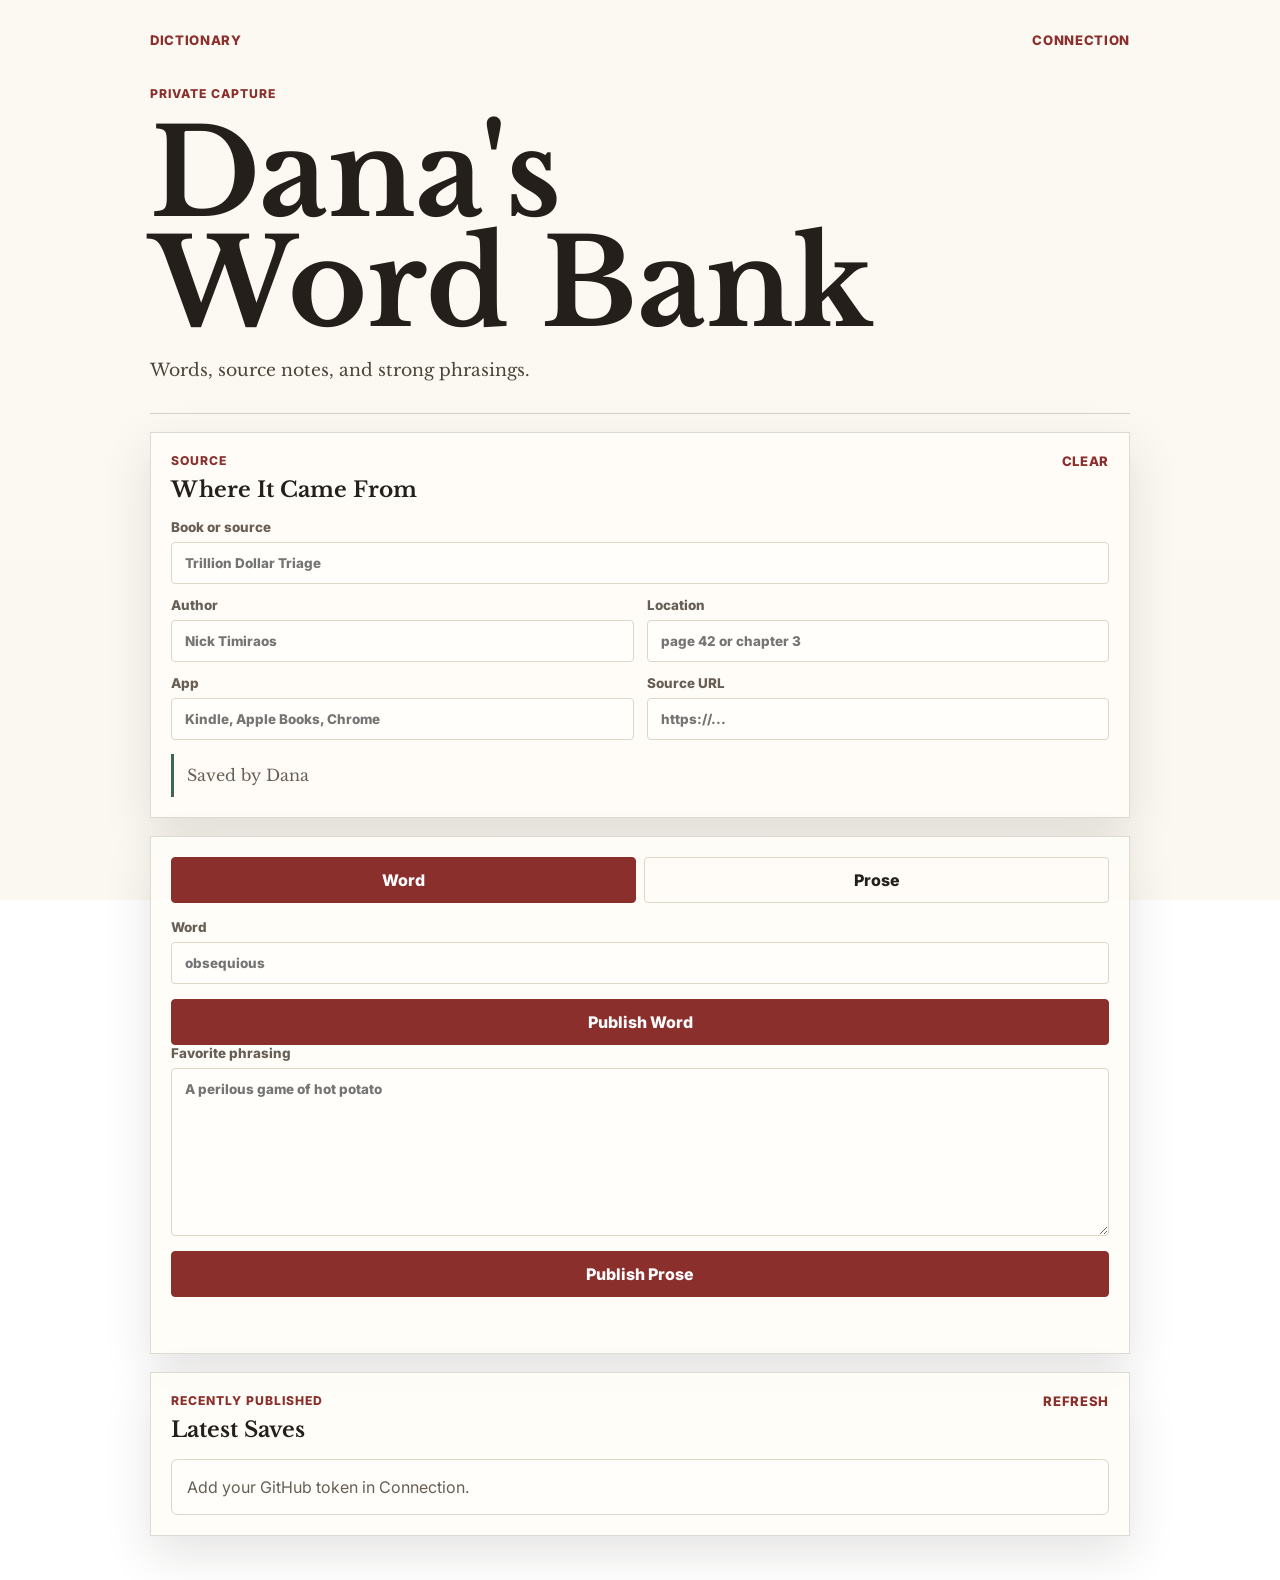
==== admin.html @ 44ffa4f0 "Add web capture desk" ====
<!doctype html>
<html lang="en">
  <head>
    <meta charset="UTF-8" />
    <meta name="viewport" content="width=device-width, initial-scale=1.0" />
    <title>Dana's Word Bank Capture</title>
    <link rel="icon" type="image/png" href="favicon.png" />
    <link rel="apple-touch-icon" href="favicon.png" />
    <link rel="manifest" href="admin.webmanifest" />
    <meta name="theme-color" content="#241f1a" />
    <meta name="apple-mobile-web-app-capable" content="yes" />
    <meta name="apple-mobile-web-app-status-bar-style" content="black-translucent" />
    <meta name="apple-mobile-web-app-title" content="Word Capture" />
    <link rel="preconnect" href="https://fonts.googleapis.com" />
    <link rel="preconnect" href="https://fonts.gstatic.com" crossorigin />
    <link
      href="https://fonts.googleapis.com/css2?family=Inter:wght@400;500;600;700;800&family=Libre+Baskerville:wght@400;700&display=swap"
      rel="stylesheet"
    />
    <link rel="stylesheet" href="admin.css" />
  </head>
  <body>
    <main class="capture-shell">
      <header class="capture-hero">
        <nav class="topline" aria-label="Capture navigation">
          <a href="index.html">Dictionary</a>
          <button id="settings-toggle" class="text-button" type="button">Connection</button>
        </nav>
        <p class="kicker">Private capture</p>
        <h1>Dana's Word Bank</h1>
        <p class="hero-copy">Words, source notes, and strong phrasings.</p>
      </header>

      <section id="settings-panel" class="settings-panel" aria-labelledby="settings-title" hidden>
        <div class="panel-heading">
          <div>
            <p class="eyebrow">GitHub publisher</p>
            <h2 id="settings-title">Connection</h2>
          </div>
          <button id="close-settings" class="text-button" type="button">Done</button>
        </div>
        <form id="settings-form" class="settings-grid">
          <label class="wide-field">
            Fine-grained token
            <input id="token" type="password" autocomplete="off" placeholder="github_pat_..." />
          </label>
          <label>
            Owner
            <input id="owner" autocomplete="off" />
          </label>
          <label>
            Repository
            <input id="repo" autocomplete="off" />
          </label>
          <label>
            Branch
            <input id="branch" autocomplete="off" />
          </label>
          <label>
            Words path
            <input id="words-path" autocomplete="off" />
          </label>
          <label>
            Prose path
            <input id="prose-path" autocomplete="off" />
          </label>
          <div class="button-row wide-field">
            <button class="primary-button" type="submit">Save Connection</button>
            <button id="test-connection" class="ghost-button" type="button">Test</button>
          </div>
        </form>
        <p id="settings-status" class="status-line" aria-live="polite"></p>
      </section>

      <section class="source-panel" aria-labelledby="source-title">
        <div class="panel-heading">
          <div>
            <p class="eyebrow">Source</p>
            <h2 id="source-title">Where It Came From</h2>
          </div>
          <button id="clear-source" class="text-button" type="button">Clear</button>
        </div>
        <div class="source-grid">
          <label class="wide-field">
            Book or source
            <input id="source-title-input" placeholder="Trillion Dollar Triage" autocomplete="off" />
          </label>
          <label>
            Author
            <input id="source-author" placeholder="Nick Timiraos" autocomplete="off" />
          </label>
          <label>
            Location
            <input id="source-location" placeholder="page 42 or chapter 3" autocomplete="off" />
          </label>
          <label>
            App
            <input id="source-app" placeholder="Kindle, Apple Books, Chrome" autocomplete="off" />
          </label>
          <label>
            Source URL
            <input id="source-url" type="url" placeholder="https://..." autocomplete="off" />
          </label>
        </div>
        <p id="source-preview" class="source-preview">Saved by Dana</p>
      </section>

      <section class="capture-panel" aria-label="Capture forms">
        <div class="tabs" role="tablist" aria-label="Capture type">
          <button id="word-tab" class="tab-button active" type="button" role="tab" aria-selected="true" aria-controls="word-form">
            Word
          </button>
          <button id="prose-tab" class="tab-button" type="button" role="tab" aria-selected="false" aria-controls="prose-form">
            Prose
          </button>
        </div>

        <form id="word-form" class="capture-form" role="tabpanel" aria-labelledby="word-tab">
          <label>
            Word
            <input id="word" placeholder="obsequious" autocomplete="off" />
          </label>
          <button class="primary-button" type="submit">Publish Word</button>
        </form>

        <form id="prose-form" class="capture-form" role="tabpanel" aria-labelledby="prose-tab" hidden>
          <label>
            Favorite phrasing
            <textarea id="prose-text" rows="7" placeholder="A perilous game of hot potato"></textarea>
          </label>
          <button class="primary-button" type="submit">Publish Prose</button>
        </form>

        <p id="publish-status" class="status-line" aria-live="polite"></p>
      </section>

      <section class="recent-panel" aria-labelledby="recent-title">
        <div class="panel-heading">
          <div>
            <p class="eyebrow">Recently published</p>
            <h2 id="recent-title">Latest Saves</h2>
          </div>
          <button id="refresh-recent" class="text-button" type="button">Refresh</button>
        </div>
        <div id="recent-list" class="recent-list" aria-live="polite"></div>
      </section>
    </main>

    <script type="module" src="admin.js"></script>
    <script>
      if ("serviceWorker" in navigator) {
        navigator.serviceWorker.register("/word-bank/sw.js");
      }
    </script>
  </body>
</html>
---- admin.css ----
:root {
  color-scheme: light;
  --ink: #241f1a;
  --muted: #675f56;
  --paper: #fbf8f1;
  --panel: #fffdf8;
  --line: #ded6c9;
  --accent: #8b2f2d;
  --accent-dark: #62201f;
  --green: #3e6655;
  --blue: #405f73;
  --plum: #5c405d;
  --shadow: 0 18px 45px rgba(45, 37, 28, 0.12);
  font-family: Inter, system-ui, sans-serif;
}

* {
  box-sizing: border-box;
}

body {
  margin: 0;
  min-height: 100vh;
  background:
    linear-gradient(rgba(251, 248, 241, 0.88), rgba(251, 248, 241, 0.96)),
    url("https://images.unsplash.com/photo-1455885666463-02e0a5addf3c?auto=format&fit=crop&w=1800&q=80");
  background-attachment: fixed;
  background-position: center;
  background-size: cover;
  color: var(--ink);
}

button,
input,
textarea {
  font: inherit;
}

button {
  cursor: pointer;
}

button:disabled,
input:disabled,
textarea:disabled {
  cursor: wait;
  opacity: 0.72;
}

.capture-shell {
  width: min(980px, calc(100% - 28px));
  margin: 0 auto;
  padding: 16px 0 44px;
}

.capture-hero {
  min-height: 28vh;
  display: grid;
  align-content: end;
  gap: 10px;
  padding: 16px 0 28px;
  border-bottom: 1px solid rgba(36, 31, 26, 0.18);
}

.topline {
  display: flex;
  align-items: center;
  justify-content: space-between;
  margin-bottom: 28px;
}

.topline a,
.text-button {
  border: 0;
  background: transparent;
  color: var(--accent);
  padding: 0;
  font-size: 0.82rem;
  font-weight: 800;
  letter-spacing: 0.05em;
  text-decoration: none;
  text-transform: uppercase;
}

.kicker,
.eyebrow {
  margin: 0 0 8px;
  color: var(--accent);
  font-size: 0.76rem;
  font-weight: 800;
  letter-spacing: 0.08em;
  text-transform: uppercase;
}

h1,
h2,
h3 {
  font-family: "Libre Baskerville", Georgia, serif;
  letter-spacing: 0;
}

h1 {
  max-width: 760px;
  margin: 0;
  font-size: clamp(3.3rem, 15vw, 7.5rem);
  line-height: 0.92;
}

h2 {
  margin: 0;
  font-size: 1.35rem;
}

h3 {
  margin: 4px 0 0;
  font-size: 1.08rem;
  line-height: 1.45;
}

.hero-copy {
  max-width: 560px;
  margin: 6px 0 0;
  color: #4c443b;
  font-family: "Libre Baskerville", Georgia, serif;
  font-size: 1.08rem;
  line-height: 1.7;
}

.settings-panel,
.source-panel,
.capture-panel,
.recent-panel {
  margin-top: 18px;
  border: 1px solid rgba(36, 31, 26, 0.15);
  background: rgba(255, 253, 248, 0.92);
  box-shadow: var(--shadow);
  padding: 20px;
}

.panel-heading {
  display: flex;
  align-items: start;
  justify-content: space-between;
  gap: 16px;
  margin-bottom: 16px;
}

.settings-grid,
.source-grid {
  display: grid;
  grid-template-columns: repeat(2, minmax(0, 1fr));
  gap: 13px;
}

.wide-field {
  grid-column: 1 / -1;
}

label {
  display: grid;
  gap: 7px;
  color: var(--muted);
  font-size: 0.84rem;
  font-weight: 800;
}

input,
textarea {
  width: 100%;
  border: 1px solid var(--line);
  border-radius: 4px;
  background: #fffefa;
  color: var(--ink);
  padding: 12px 13px;
  outline: none;
}

textarea {
  min-height: 168px;
  resize: vertical;
}

input:focus,
textarea:focus {
  border-color: var(--accent);
  box-shadow: 0 0 0 3px rgba(139, 47, 45, 0.13);
}

.source-preview {
  min-height: 42px;
  margin: 14px 0 0;
  border-left: 3px solid var(--green);
  color: var(--muted);
  font-family: "Libre Baskerville", Georgia, serif;
  line-height: 1.65;
  padding: 8px 0 8px 13px;
}

.tabs {
  display: grid;
  grid-template-columns: repeat(2, 1fr);
  gap: 8px;
  margin-bottom: 16px;
}

.tab-button,
.primary-button,
.ghost-button {
  min-height: 46px;
  border: 1px solid var(--line);
  border-radius: 4px;
  background: rgba(255, 253, 248, 0.82);
  color: var(--ink);
  font-weight: 800;
}

.tab-button.active,
.primary-button {
  border-color: var(--accent);
  background: var(--accent);
  color: white;
}

.ghost-button {
  color: var(--accent);
}

.capture-form {
  display: grid;
  gap: 15px;
}

.button-row {
  display: grid;
  grid-template-columns: 1fr auto;
  gap: 10px;
}

.status-line {
  min-height: 22px;
  margin: 14px 0 0;
  color: var(--green);
  font-size: 0.9rem;
  font-weight: 800;
  line-height: 1.45;
}

.recent-list {
  display: grid;
  grid-template-columns: repeat(auto-fit, minmax(220px, 1fr));
  gap: 12px;
}

.recent-item,
.empty-state {
  border: 1px solid var(--line);
  border-radius: 6px;
  background: #fffefa;
  padding: 15px;
}

.recent-item p {
  margin: 0;
  color: var(--blue);
  font-size: 0.72rem;
  font-weight: 800;
  letter-spacing: 0.08em;
  text-transform: uppercase;
}

.empty-state {
  margin: 0;
  color: var(--muted);
  line-height: 1.55;
}

@media (max-width: 700px) {
  .capture-shell {
    width: min(100% - 22px, 980px);
    padding-top: 10px;
  }

  .settings-grid,
  .source-grid,
  .button-row {
    grid-template-columns: 1fr;
  }

  .settings-panel,
  .source-panel,
  .capture-panel,
  .recent-panel {
    padding: 16px;
  }
}
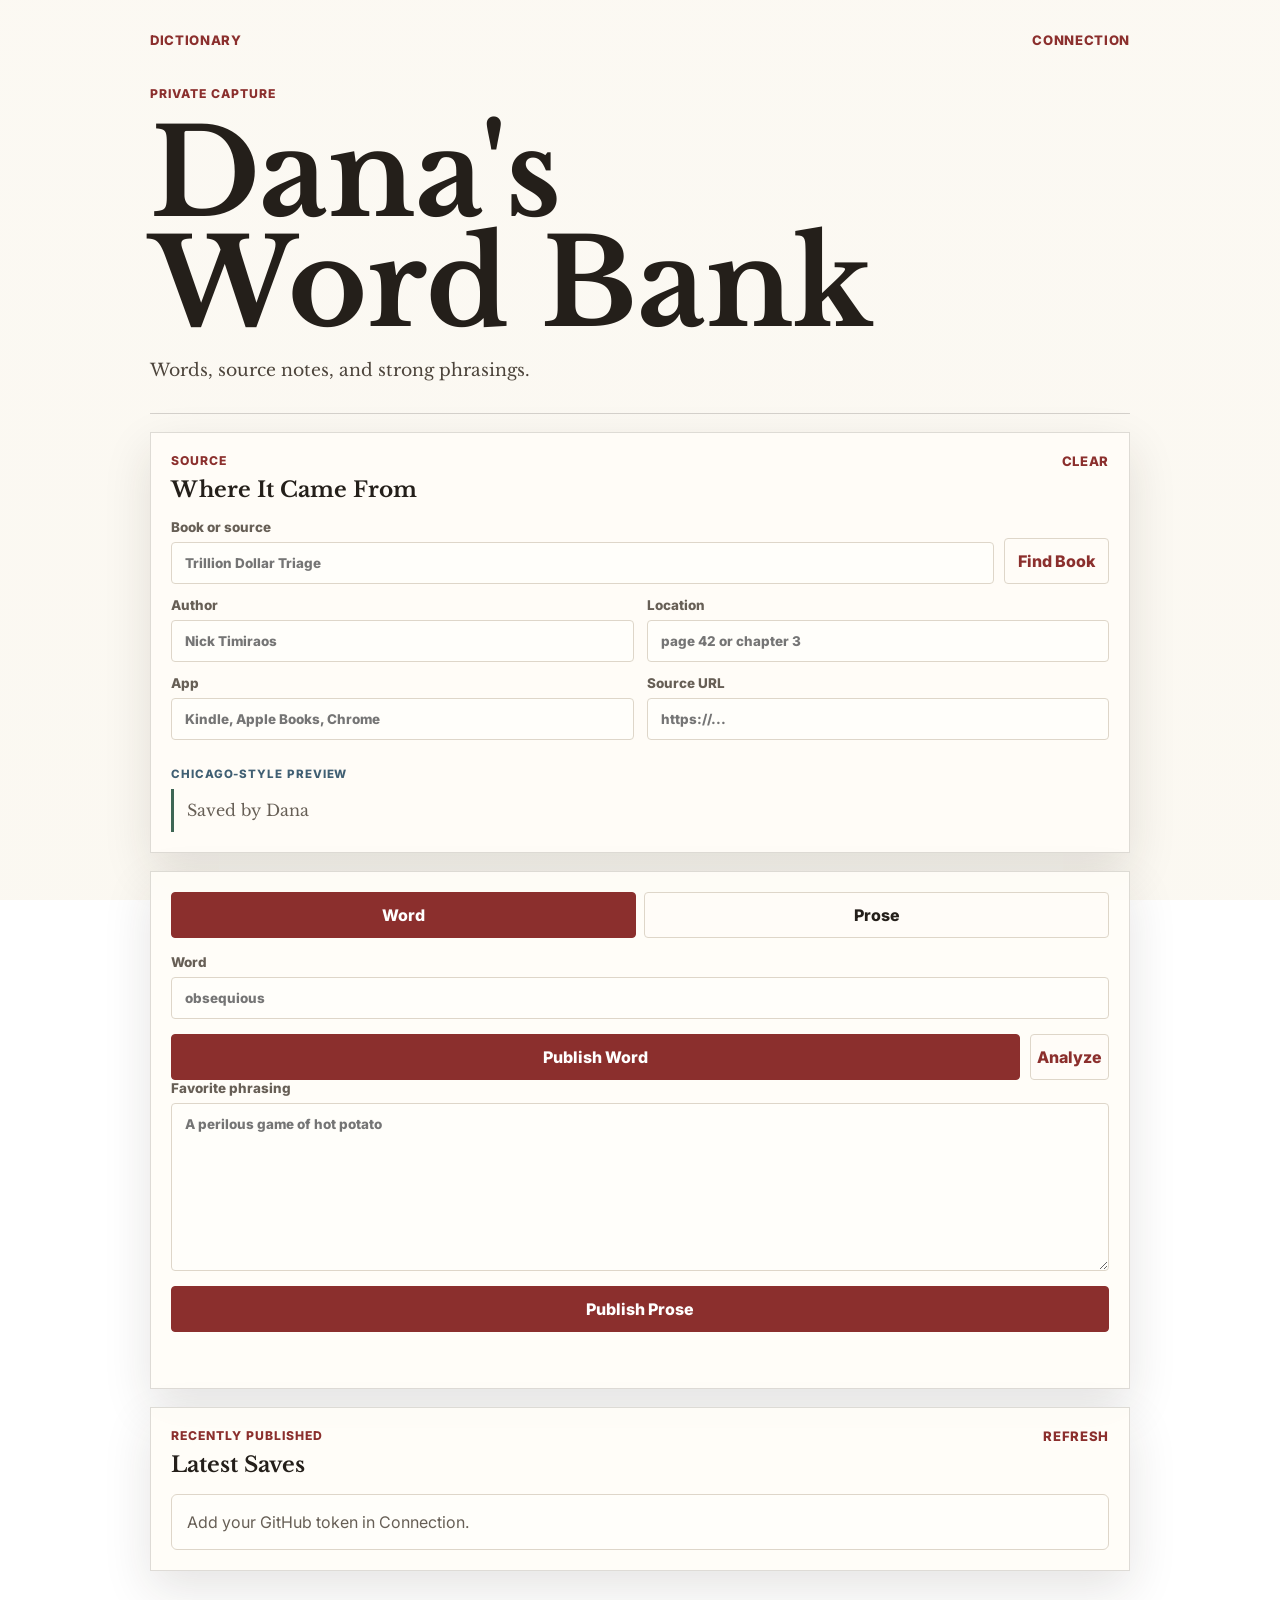
==== commit 4db8a67d: "Add smart capture features and app icon" ====
--- a/admin.html
+++ b/admin.html
@@ -5,7 +5,7 @@
     <meta name="viewport" content="width=device-width, initial-scale=1.0" />
     <title>Dana's Word Bank Capture</title>
     <link rel="icon" type="image/png" href="favicon.png" />
-    <link rel="apple-touch-icon" href="favicon.png" />
+    <link rel="apple-touch-icon" href="apple-touch-icon.png" />
     <link rel="manifest" href="admin.webmanifest" />
     <meta name="theme-color" content="#241f1a" />
     <meta name="apple-mobile-web-app-capable" content="yes" />
@@ -81,10 +81,13 @@
           <button id="clear-source" class="text-button" type="button">Clear</button>
         </div>
         <div class="source-grid">
-          <label class="wide-field">
-            Book or source
-            <input id="source-title-input" placeholder="Trillion Dollar Triage" autocomplete="off" />
-          </label>
+          <div class="lookup-row wide-field">
+            <label>
+              Book or source
+              <input id="source-title-input" placeholder="Trillion Dollar Triage" autocomplete="off" />
+            </label>
+            <button id="find-book" class="ghost-button compact-button" type="button">Find Book</button>
+          </div>
           <label>
             Author
             <input id="source-author" placeholder="Nick Timiraos" autocomplete="off" />
@@ -101,7 +104,9 @@
             Source URL
             <input id="source-url" type="url" placeholder="https://..." autocomplete="off" />
           </label>
+          <div id="book-suggestions" class="suggestion-list wide-field" hidden></div>
         </div>
+        <p class="preview-label">Chicago-style preview</p>
         <p id="source-preview" class="source-preview">Saved by Dana</p>
       </section>
 
@@ -120,7 +125,21 @@
             Word
             <input id="word" placeholder="obsequious" autocomplete="off" />
           </label>
-          <button class="primary-button" type="submit">Publish Word</button>
+          <section id="word-smart" class="smart-card" aria-live="polite" hidden>
+            <div class="smart-card-top">
+              <div>
+                <p class="eyebrow">Word profile</p>
+                <h3 id="word-smart-title">Word</h3>
+              </div>
+              <span id="word-part" class="type-pill">Part</span>
+            </div>
+            <p id="word-definition" class="smart-definition"></p>
+            <p id="word-context" class="smart-context"></p>
+          </section>
+          <div class="button-row">
+            <button class="primary-button" type="submit">Publish Word</button>
+            <button id="analyze-word" class="ghost-button" type="button">Analyze</button>
+          </div>
         </form>
 
         <form id="prose-form" class="capture-form" role="tabpanel" aria-labelledby="prose-tab" hidden>
--- a/admin.css
+++ b/admin.css
@@ -156,6 +156,13 @@
   grid-column: 1 / -1;
 }
 
+.lookup-row {
+  display: grid;
+  grid-template-columns: minmax(0, 1fr) auto;
+  gap: 10px;
+  align-items: end;
+}
+
 label {
   display: grid;
   gap: 7px;
@@ -196,6 +203,45 @@
   padding: 8px 0 8px 13px;
 }
 
+.preview-label {
+  margin: 14px 0 -6px;
+  color: var(--blue);
+  font-size: 0.72rem;
+  font-weight: 800;
+  letter-spacing: 0.08em;
+  text-transform: uppercase;
+}
+
+.suggestion-list {
+  display: grid;
+  gap: 8px;
+}
+
+.suggestion-button {
+  width: 100%;
+  min-height: 0;
+  border: 1px solid var(--line);
+  border-radius: 6px;
+  background: #fffefa;
+  color: var(--ink);
+  padding: 12px;
+  text-align: left;
+}
+
+.suggestion-button strong {
+  display: block;
+  font-family: "Libre Baskerville", Georgia, serif;
+  font-size: 0.98rem;
+  line-height: 1.45;
+}
+
+.suggestion-button span {
+  display: block;
+  margin-top: 4px;
+  color: var(--muted);
+  font-size: 0.82rem;
+}
+
 .tabs {
   display: grid;
   grid-template-columns: repeat(2, 1fr);
@@ -225,9 +271,52 @@
   color: var(--accent);
 }
 
+.compact-button {
+  min-width: 104px;
+  padding: 0 13px;
+}
+
 .capture-form {
   display: grid;
   gap: 15px;
+}
+
+.smart-card {
+  border: 1px solid var(--line);
+  border-radius: 6px;
+  background: #fffefa;
+  padding: 16px;
+}
+
+.smart-card-top {
+  display: flex;
+  align-items: start;
+  justify-content: space-between;
+  gap: 12px;
+}
+
+.type-pill {
+  flex: 0 0 auto;
+  border: 1px solid rgba(62, 102, 85, 0.34);
+  border-radius: 999px;
+  background: rgba(62, 102, 85, 0.08);
+  color: var(--green);
+  padding: 6px 10px;
+  font-size: 0.72rem;
+  font-weight: 800;
+  letter-spacing: 0.08em;
+  text-transform: uppercase;
+}
+
+.smart-definition,
+.smart-context {
+  margin: 14px 0 0;
+  line-height: 1.65;
+}
+
+.smart-context {
+  color: var(--accent-dark);
+  font-size: 0.92rem;
 }
 
 .button-row {
@@ -282,7 +371,8 @@
 
   .settings-grid,
   .source-grid,
-  .button-row {
+  .button-row,
+  .lookup-row {
     grid-template-columns: 1fr;
   }
 
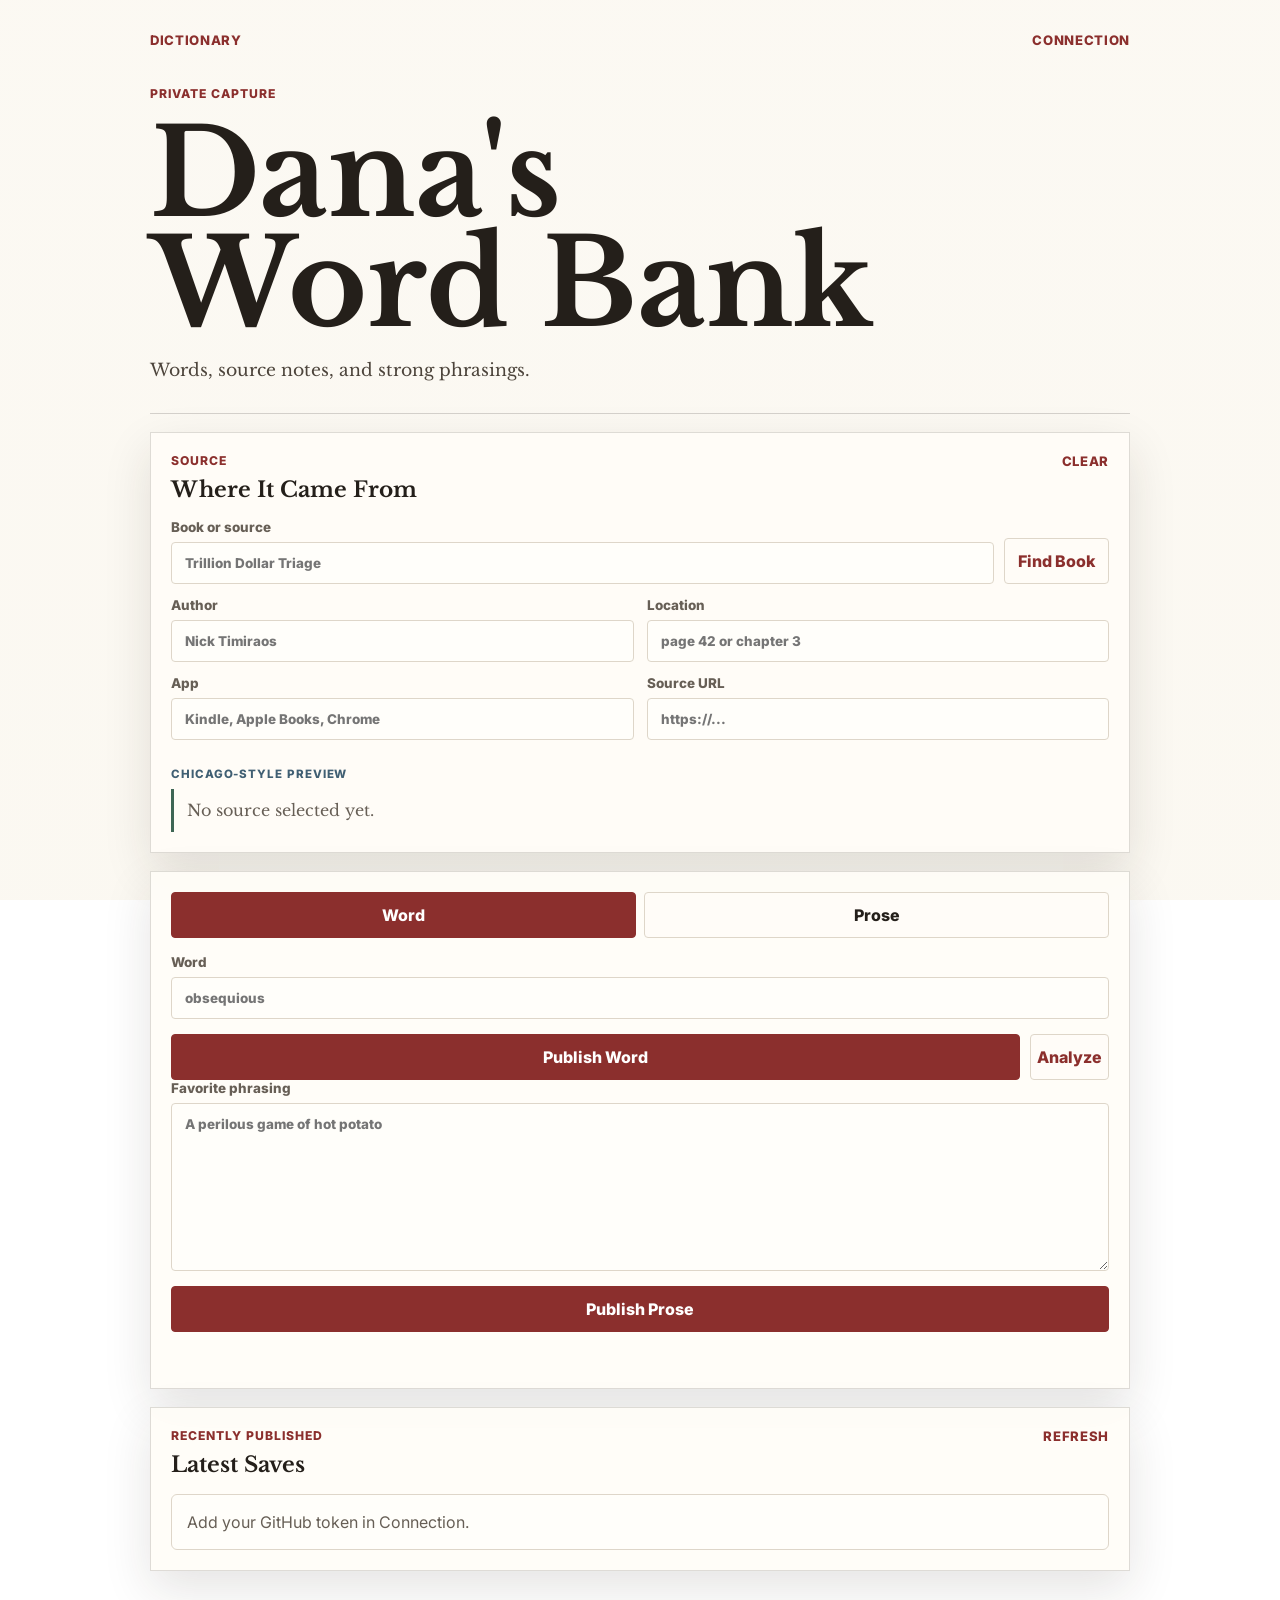
==== commit de7accac: "Remove obsolete local capture helpers" ====
--- a/admin.html
+++ b/admin.html
@@ -107,7 +107,7 @@
           <div id="book-suggestions" class="suggestion-list wide-field" hidden></div>
         </div>
         <p class="preview-label">Chicago-style preview</p>
-        <p id="source-preview" class="source-preview">Saved by Dana</p>
+        <p id="source-preview" class="source-preview">No source selected yet.</p>
       </section>
 
       <section class="capture-panel" aria-label="Capture forms">
